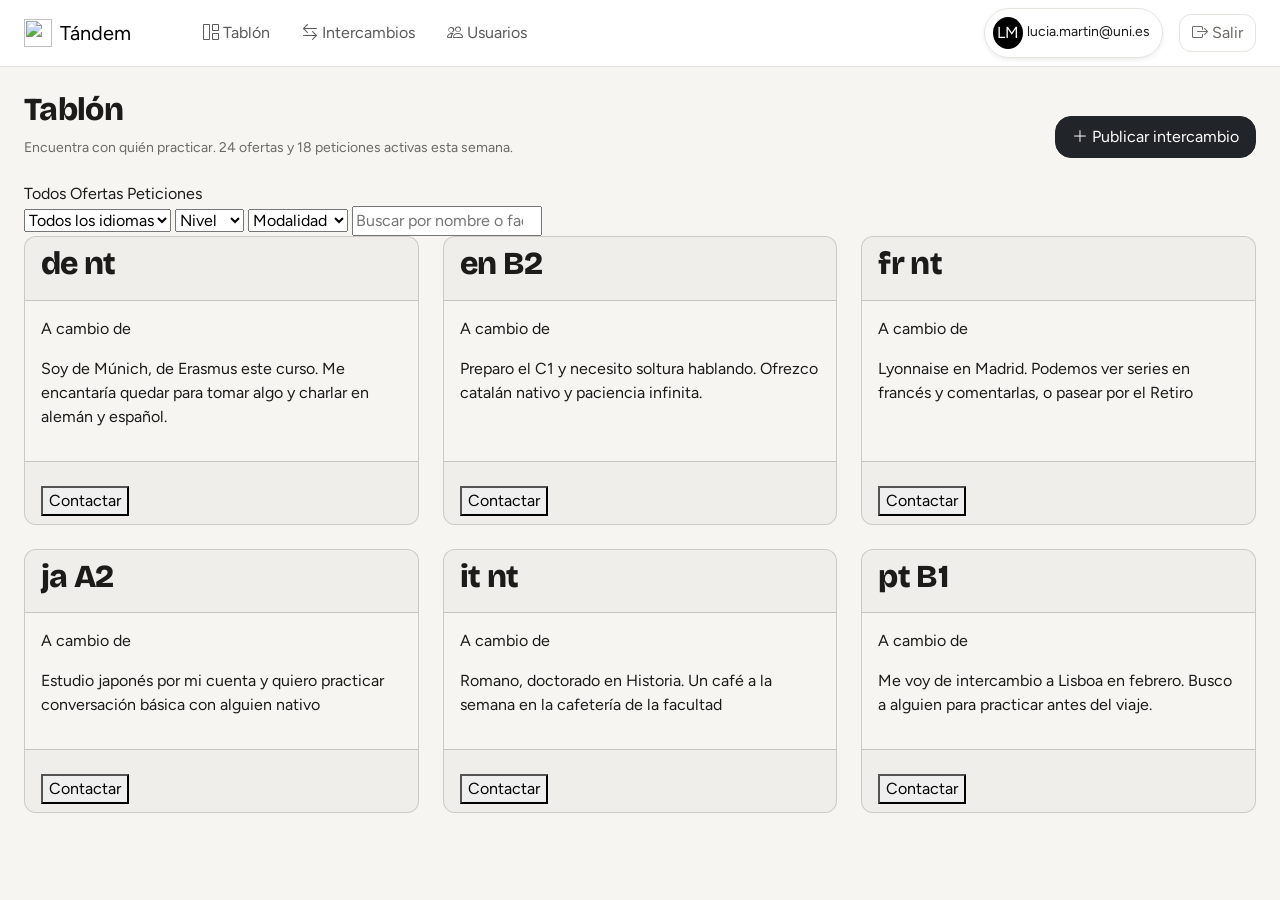
==== src/dashboard.html @ 96f9a8e8 "feat: dashboard -> bootstrap header del main completo" ====
<!DOCTYPE html>
<html lang="es">
<head>
	<meta charset="UTF-8">
	<meta name="viewport" content="width=device-width, initial-scale=1.0">
	<title>Tablón · Tándem</title>
	<link rel="preconnect" href="https://fonts.googleapis.com">
	<link rel="preconnect" href="https://fonts.gstatic.com" crossorigin>
	<link href="https://fonts.googleapis.com/css2?family=Bricolage+Grotesque:opsz,wght@12..96,600;12..96,800&family=Figtree:wght@400;500;600&display=swap" rel="stylesheet">
	<link href="https://cdn.jsdelivr.net/npm/bootstrap@5.3.7/dist/css/bootstrap.min.css" rel="stylesheet" integrity="sha384-LN+7fdVzj6u52u30Kp6M/trliBMCMKTyK833zpbD+pXdCLuTusPj697FH4R/5mcr" crossorigin="anonymous">
	<link href="https://cdn.jsdelivr.net/npm/bootstrap-icons@1.13.2/font/bootstrap-icons.min.css" rel="stylesheet">
	<link href="../css/base.css" rel="stylesheet">
	<link href="../css/dashboard.css" rel="stylesheet">
	<script type="module" src="../js/dashboard.js"></script>
</head>
<body>
	<header class="navbar navbar-expand-lg sticky-top bg-white border-bottom">
		<div class="container-fluid px-4">
			<a class="navbar-brand d-flex align-items-center  gap-2" href="dashboard.html">
				<img src="../media/logo.svg" alt="" width="28" height="28">
				Tándem
			</a>
			<button class="navbar-toggler" type="button"
					data-bs-toggle="collapse"
					data-bs-target="#mainMenu"
					aria-controls="mainMenu"
					aria-expanded="false"
					aria-label="Abrir menu">
				<span class="navbar-toggler-icon"></span>
			</button>
			<div id="mainMenu" class="collapse navbar-collapse">
				<nav class="ms-lg-5">
					<ul class="navbar-nav gap-lg-3">
						<li class="nav-item"><a class="nav-link" href="" aria-current="page">
							<i class="bi bi-grid-1x2" aria-hidden="true"></i>
								Tablón
							</a></li>
						<li class="nav-item"><a class="nav-link" href="">
							<i class="bi bi-arrow-left-right" aria-hidden="true"></i>
								Intercambios
							</a></li>
						<li class="nav-item"><a class="nav-link" href="">
							<i class="bi bi-people" aria-hidden="true"></i>
								Usuarios
							</a></li>
					</ul>
				</nav>
				<div class="d-flex ms-lg-auto align-items-center gap-lg-3">
					<span class="d-flex border rounded-5 shadow-sm p-2">
						<span class="p-1 bg-black text-white rounded-circle">LM</span>
						<span class="p-1 small">lucia.martin@uni.es</span>
					</span>
					<button class="btn btn-logout" type="button">
						<i class="bi bi-box-arrow-right" aria-hidden="true"></i>
							Salir
						</button>
				</div>
			</div>
		</div>
	</header>

	<main class="px-4 pt-4">
		<header class="d-lg-flex align-items-center justify-content-between mb-4">
			<div>
				<h1 class="fs-2 mb-2">Tablón</h1>
				<p class="text-body-secondary small mb-0">Encuentra con quién practicar. 24 ofertas y 18 peticiones activas esta semana.</p>
			</div>
			<button type="button" class="btn btn-dark py-2 px-3 mt-auto rounded-3 bi-plus-lg"> Publicar intercambio</button>
		</header>

		<search>
			<form>
				<fieldset class="type-filter">
					<legend class="visually-hidden">Tipo de intercambio</legend>

					<input type="radio" name="type" id="type-all" value="all" checked class="visually-hidden">
					<label for="type-all">Todos</label>

					<input type="radio" name="type" id="type-offer" value="offer" class="visually-hidden">
					<label for="type-offer">Ofertas</label>

					<input type="radio" name="type" id="type-request" value="request" class="visually-hidden">
					<label for="type-request">Peticiones</label>
				</fieldset>

				<label for="language-filter" class="visually-hidden">Idioma</label>
				<select id="language-filter" name="language">
					<option value="">Todos los idiomas</option>
				</select>

				<label for="level-filter" class="visually-hidden">Nivel</label>
				<select id="level-filter" name="level">
					<option value="">Nivel</option>
				</select>

				<label for="modality-filter" class="visually-hidden">Modalidad</label>
				<select id="modality-filter" name="modality">
					<option value="">Modalidad</option>
				</select>

				<label for="search-filter" class="visually-hidden">Buscar</label>
				<input type="search" id="search-filter" name="q" placeholder="Buscar por nombre o facultad">
			</form>
		</search>

		<ul id="card-list" class="row g-4 list-unstyled">
			<!-- Tarjetas renderizadas por JS -->
		</ul>

		<template id="card-template">
			<li class="col-12 col-md-6 col-lg-4">
				<article class="card h-100">
					<header class="card-header">
						<span class="badge" data-field="type"></span>
						<time data-field="date"></time>
						<h2>
							<span data-field="language"></span>
							<span data-field="level"></span>
						</h2>
					</header>

					<div class="card-body">
						<p>A cambio de <strong data-field="exchange"></strong></p>
						<p data-field="description"></p>
						<p>
							<span data-field="modality"></span>
							<span data-field="availability"></span>
						</p>
					</div>

					<footer class="card-footer">
						<span data-field="initials"></span>
						<p data-field="user-name"></p>
						<p data-field="faculty"></p>
						<button type="button">Contactar</button>
					</footer>
				</article>
			</li>
		</template>
	</main>

	<script src="https://cdn.jsdelivr.net/npm/bootstrap@5.3.7/dist/js/bootstrap.bundle.min.js" integrity="sha384-ndDqU0Gzau9qJ1lfW4pNLlhNTkCfHzAVBReH9diLvGRem5+R9g2FzA8ZGN954O5Q" crossorigin="anonymous"></script>
</body>
</html>
---- css/base.css ----
:root {
	--color-offer: #00876d;
	--color-offer-bg: #d7f7ed;
	--color-offer-text: #005745;

	--color-request: #6959ae;
	--color-request-bg: #eae8ff;
	--color-request-text: #43337c;

	--color-danger: #c92f33;
	--color-danger-bg: #ffe7e4;

	/* Neutros */
	--color-ink: #1c1b19;
	--color-muted: #6b6a66;
	--color-border: #e6e4df;
	--color-surface: #ffffff;
	--color-page: #f6f5f1;

	/* Tipografía */
	--font-heading: "Bricolage Grotesque", system-ui, sans-serif;
	--font-body: "Figtree", system-ui, sans-serif;

	/* Formas y sombras */
	--radius-sm: 0.5rem;
	--radius: 0.75rem;
	--radius-lg: 1rem;
	--radius-pill: 999px;
	--shadow-sm: 0 1px 2px rgb(0 0 0 / 0.05);
	--shadow: 0 4px 16px rgb(0 0 0 / 0.08);

	/* Animaciones */
	--transition: 150ms ease;

	/* Bootstrap variables */
	--bs-body-font-family: var(--font-body);
	--bs-body-color: var(--color-ink);
	--bs-body-bg: var(--color-page);
	--bs-secondary-color: var(--color-muted);
	--bs-border-color: var(--color-border);
	--bs-border-radius: var(--radius);
	--bs-border-radius-sm: var(--radius-sm);
	--bs-border-radius-lg: var(--radius-lg);
	--bs-danger: var(--color-danger);
}

h1,
h2,
h3,
h4,
h5,
h6 {
	font-family: var(--font-heading);
	font-weight: 800;
	letter-spacing: -0.02em;
}
---- css/dashboard.css ----
.btn-logout {
	--bs-btn-color: var(--color-muted);
	--bs-btn-border-color: var(--color-border);
	--bs-btn-hover-color: var(--color-danger);
	--bs-btn-hover-bg: var(--color-danger-bg);
	--bs-btn-hover-border-color: var(--color-danger);
	--bs-btn-active-color: var(--color-danger);
	--bs-btn-active-bg: var(--color-danger-bg);
	--bs-btn-active-border-color: var(--color-danger);
}
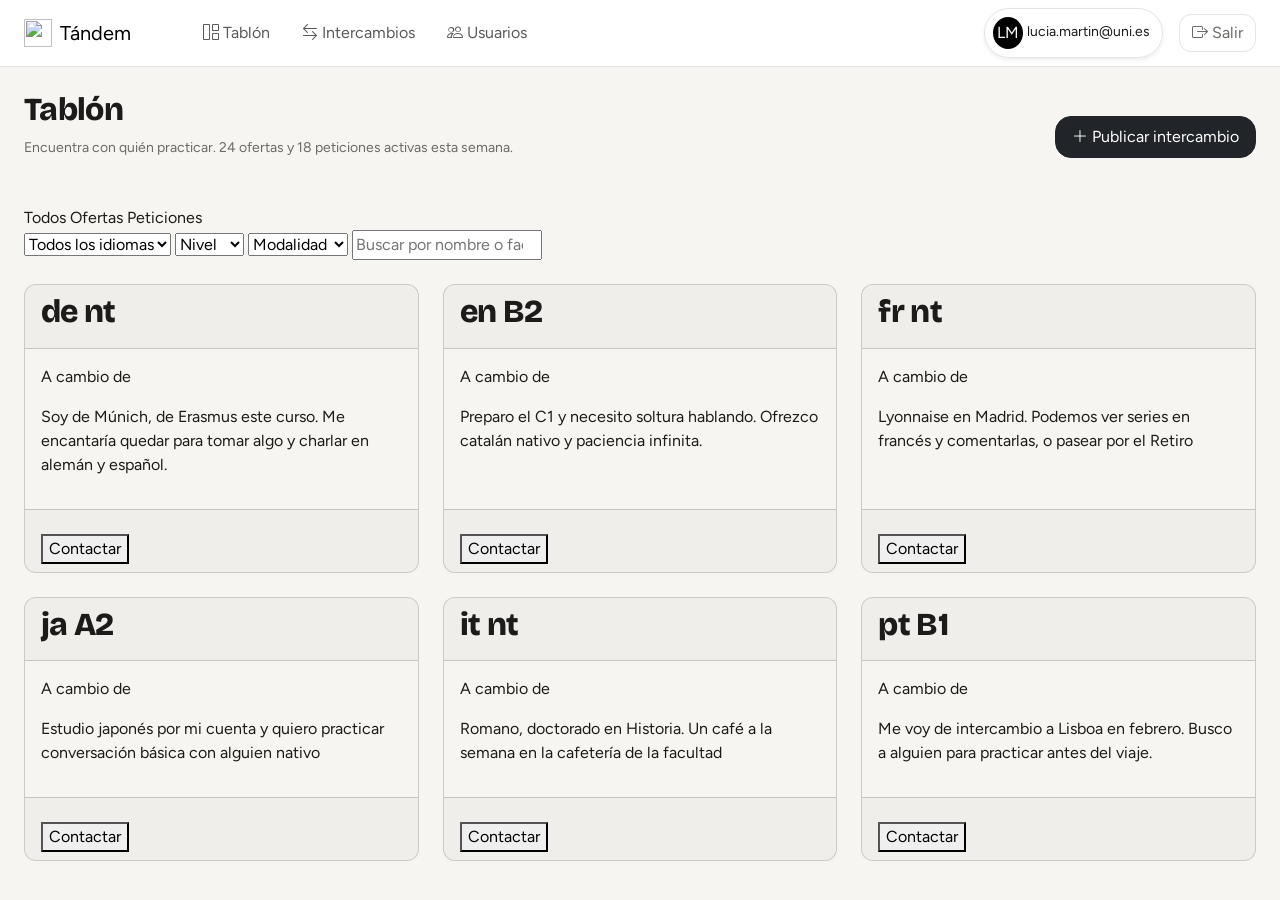
==== commit 3d1aa84b: "fix: nombre de base.css con typo" ====
--- a/src/dashboard.html
+++ b/src/dashboard.html
@@ -69,7 +69,7 @@
 			<button type="button" class="btn btn-dark py-2 px-3 mt-auto rounded-3 bi-plus-lg"> Publicar intercambio</button>
 		</header>
 
-		<search>
+		<search class="py-4 d-lg-flex">
 			<form>
 				<fieldset class="type-filter">
 					<legend class="visually-hidden">Tipo de intercambio</legend>
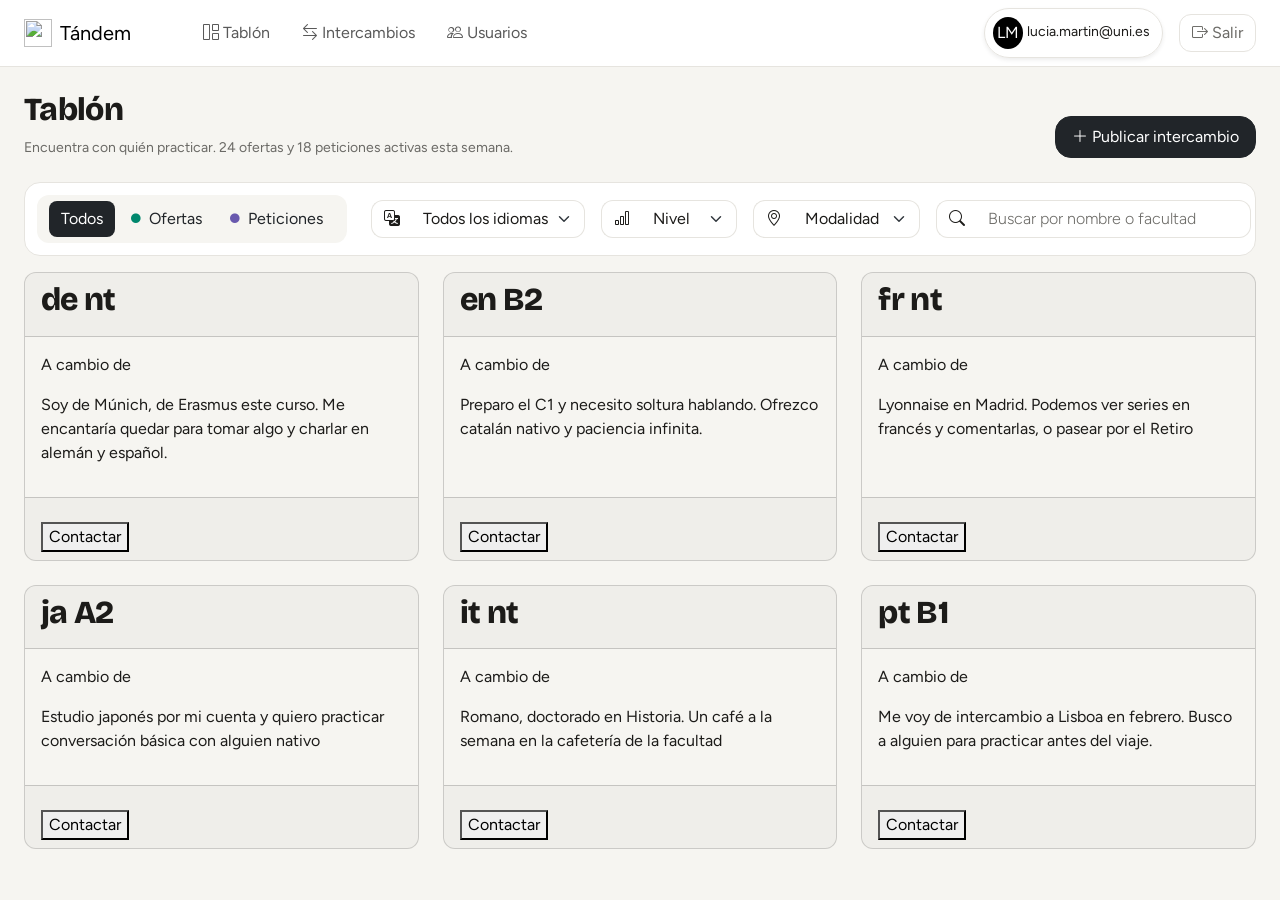
==== commit 88f718be: "feat: dashboard -> bootstrap barra de filtrado completo" ====
--- a/src/dashboard.html
+++ b/src/dashboard.html
@@ -69,38 +69,58 @@
 			<button type="button" class="btn btn-dark py-2 px-3 mt-auto rounded-3 bi-plus-lg"> Publicar intercambio</button>
 		</header>
 
-		<search class="py-4 d-lg-flex">
-			<form>
-				<fieldset class="type-filter">
+		<search class="p-1 my-3  border rounded-3 bg-white">
+			<form class="d-lg-flex align-items-center gap-lg-3 ">
+				<fieldset class="type-filter p-2" role="group">
 					<legend class="visually-hidden">Tipo de intercambio</legend>
+					<div class="btn bg-body border-0">
+						<input type="radio" name="type" id="type-all" value="all" checked class="btn-check">
+						<label for="type-all" class="btn btn-outline-dark rounded-1 border-0">Todos</label>
 
-					<input type="radio" name="type" id="type-all" value="all" checked class="visually-hidden">
-					<label for="type-all">Todos</label>
+						<input type="radio" name="type" id="type-offer" value="offer" class="btn-check">
+						<label for="type-offer" class="btn btn-outline-dark rounded-1 b border-0 d-inline-flex align-items-center gap-2">
+								<i class="bi bi-circle-fill dot-offer"></i>Ofertas
+						</label>
 
-					<input type="radio" name="type" id="type-offer" value="offer" class="visually-hidden">
-					<label for="type-offer">Ofertas</label>
+						<input type="radio" name="type" id="type-request" value="request" class="btn-check">
+						<label for="type-request" class="btn btn-outline-dark rounded-1 b border-0 d-inline-flex align-items-center gap-2">
+								<i class="bi bi-circle-fill dot-request"></i>Peticiones
+						</label>
 
-					<input type="radio" name="type" id="type-request" value="request" class="visually-hidden">
-					<label for="type-request">Peticiones</label>
+				</div>
+
 				</fieldset>
 
 				<label for="language-filter" class="visually-hidden">Idioma</label>
-				<select id="language-filter" name="language">
-					<option value="">Todos los idiomas</option>
-				</select>
+					<div class="input-group flex-nowrap w-auto">
+						<span class="input-group-text bg-white border-end-0"><i class="bi bi-translate" aria-hidden="true"></i></span>
+						<select id="language-filter" name="language" class="form-select w-auto bg-white border-start-0">
+							<option value="">Todos los idiomas</option>
+						</select>
+					</div>
 
 				<label for="level-filter" class="visually-hidden">Nivel</label>
-				<select id="level-filter" name="level">
-					<option value="">Nivel</option>
-				</select>
+					<div class="input-group flex-nowrap w-auto">
+						<span class="input-group-text bg-white border-end-0"><i class="bi bi-bar-chart" aria-hidden="true"></i></span>
+						<select id="level-filter" name="level" class="form-select  w-auto bg-white bi-bar-chart border-start-0">
+							<option value="">Nivel</option>
+						</select>
+					</div>
 
 				<label for="modality-filter" class="visually-hidden">Modalidad</label>
-				<select id="modality-filter" name="modality">
-					<option value="">Modalidad</option>
-				</select>
+					<div class="input-group flex-nowrap w-auto">
+						<span class="input-group-text bg-white border-end-0"><i class="bi bi-geo-alt" aria-hidden="true"></i></span>
+						<select id="modality-filter" name="modality" class="form-select w-auto bg-white border-start-0">
+							<option value="">Modalidad</option>
+						</select>
+					</div>
 
 				<label for="search-filter" class="visually-hidden">Buscar</label>
-				<input type="search" id="search-filter" name="q" placeholder="Buscar por nombre o facultad">
+				<div class="input-group flex-nowrap flex-grow-1 w-auto">
+					<span class="input-group-text border-end-0 bg-white"><i aria-hidden="true" class="bi bi-search"></i></span>
+					<input type="search" id="search-filter" name="q" placeholder="Buscar por nombre o facultad" class="form-control border-start-0 bg-white">
+				</div>
+
 			</form>
 		</search>
 
--- a/css/base.css
+++ b/css/base.css
@@ -16,7 +16,7 @@
 	--color-border: #e6e4df;
 	--color-surface: #ffffff;
 	--color-page: #f6f5f1;
-
+	--color-subtl: #f1efea;
 	/* Tipografía */
 	--font-heading: "Bricolage Grotesque", system-ui, sans-serif;
 	--font-body: "Figtree", system-ui, sans-serif;
@@ -36,6 +36,7 @@
 	--bs-body-font-family: var(--font-body);
 	--bs-body-color: var(--color-ink);
 	--bs-body-bg: var(--color-page);
+	--bs-body-bg-rgb: 246, 245, 241;
 	--bs-secondary-color: var(--color-muted);
 	--bs-border-color: var(--color-border);
 	--bs-border-radius: var(--radius);
--- a/css/dashboard.css
+++ b/css/dashboard.css
@@ -8,3 +8,19 @@
 	--bs-btn-active-bg: var(--color-danger-bg);
 	--bs-btn-active-border-color: var(--color-danger);
 }
+
+.dot-offer {
+	color: var(--color-offer);
+	font-size: 0.6em;
+}
+
+
+.dot-request {
+	color: var(--color-request);
+	font-size: 0.6em;
+}
+
+#search-filter::placeholder {
+	color: var(--color-muted);
+	font-weight: 300;
+}
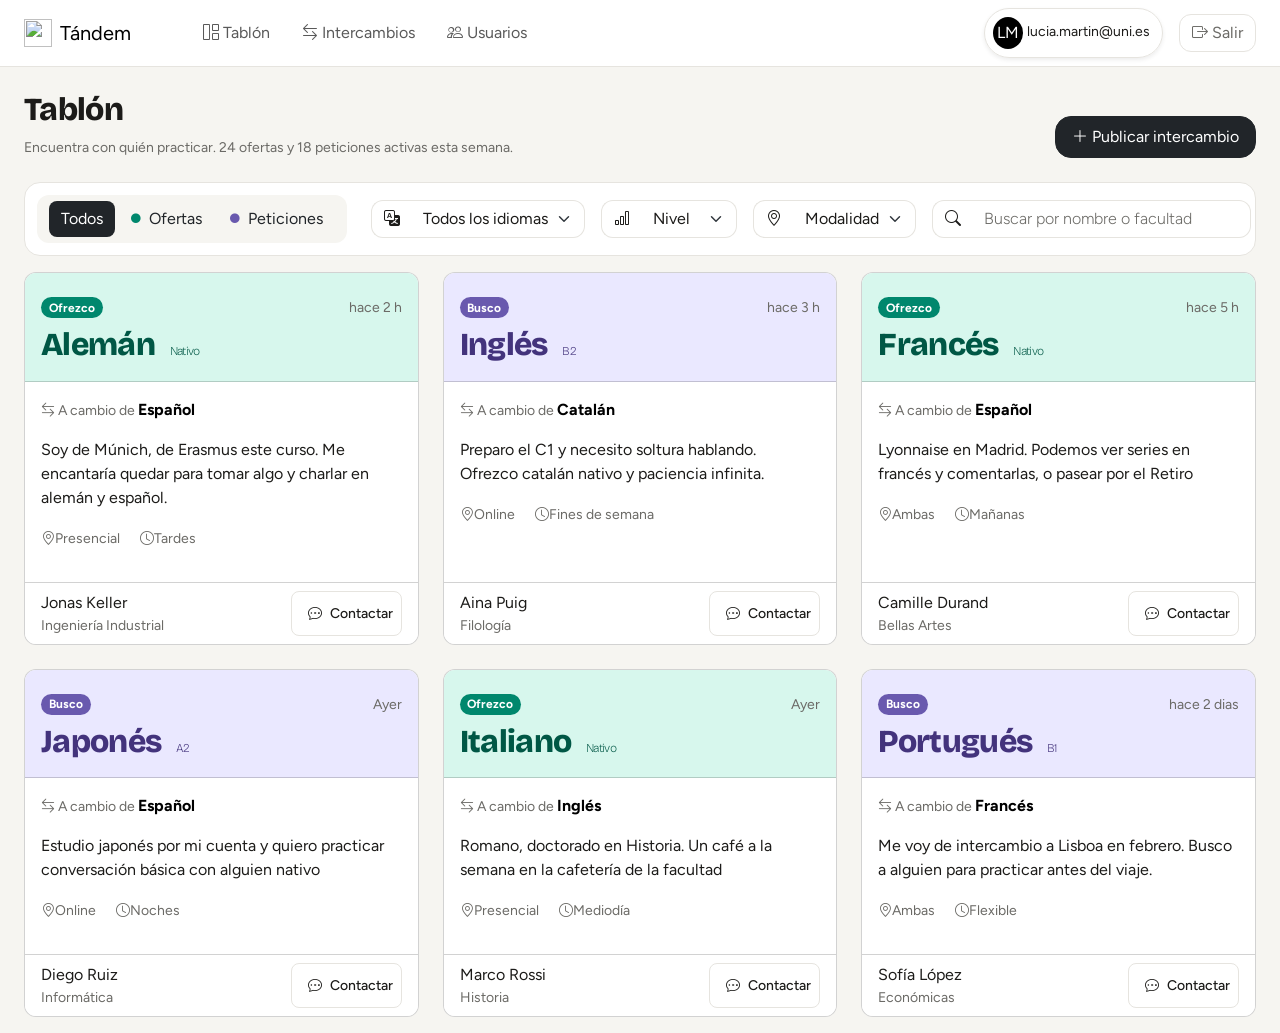
==== commit d032bf63: "feat: dashboard -> bootstrap card completo" ====
--- a/src/dashboard.html
+++ b/src/dashboard.html
@@ -130,30 +130,35 @@
 
 		<template id="card-template">
 			<li class="col-12 col-md-6 col-lg-4">
-				<article class="card h-100">
+				<article class="card h-100 bg-white">
 					<header class="card-header">
-						<span class="badge" data-field="type"></span>
-						<time data-field="date"></time>
-						<h2>
+						<div class="d-flex justify-content-between mt-3">
+							<span class="badge" data-field="type"></span>
+							<time data-field="date" class="text-body-secondary small"></time>
+						</div>
+						<h2 class="mt-2">
 							<span data-field="language"></span>
-							<span data-field="level"></span>
+							<span data-field="level" class="ms-2"></span>
 						</h2>
 					</header>
 
 					<div class="card-body">
-						<p>A cambio de <strong data-field="exchange"></strong></p>
-						<p data-field="description"></p>
+						<p class="text-body-secondary small mb-0 pb-3 bi bi-arrow-left-right"> A cambio de <strong data-field="exchange" class="fw-bold fs-6 text-black"></strong></p>
+						<p data-field="description" class="me-1"></p>
 						<p>
-							<span data-field="modality"></span>
-							<span data-field="availability"></span>
+							<span data-field="modality" class="bi bi-geo-alt pe-3 text-body-secondary small"></span>
+							<span data-field="availability" class="bi bi-clock text-body-secondary small"></span>
 						</p>
 					</div>
 
-					<footer class="card-footer">
-						<span data-field="initials"></span>
-						<p data-field="user-name"></p>
-						<p data-field="faculty"></p>
-						<button type="button">Contactar</button>
+					<footer class="card-footer d-flex justify-content-between bg-white">
+						<div>
+							<span data-field="initials"></span>
+							<p data-field="user-name" class="mb-0"></p>
+							<p data-field="faculty" class="mb-0 text-body-secondary small"></p>
+						</div>
+						<button type="button" class="btn btn-contact btn-sm"
+								 style="--bs-btn-padding-y: .5rem; --bs-btn-padding-x: .5rem;"><i class="bi bi-chat-dots mx-2"></i>Contactar</button>
 					</footer>
 				</article>
 			</li>
--- a/css/dashboard.css
+++ b/css/dashboard.css
@@ -9,10 +9,25 @@
 	--bs-btn-active-border-color: var(--color-danger);
 }
 
+.btn-contact {
+	--bs-btn-color: var(--color-ink);
+	--bs-btn-bg: white;
+	--bs-btn-border-color: var(--color-border);
+	--bs-btn-hover-color: var(--color-ink);
+	--bs-btn-hover-bg: var(--color-surface);
+	--bs-btn-hover-border-color: var(--color-muted);
+	--bs-btn-active-color: var(--color-ink);
+	--bs-btn-active-bg: var(--color-border);
+	--bs-btn-active-border-color: var(--color-muted);
+	--bs-btn-padding-x: 0.875rem;
+	--bs-btn-font-weight: 500;
+}
+
 .dot-offer {
 	color: var(--color-offer);
 	font-size: 0.6em;
 }
+
 
 
 .dot-request {
@@ -24,3 +39,35 @@
 	color: var(--color-muted);
 	font-weight: 300;
 }
+
+[data-field="level"] {
+	font-size: 0.75rem;
+	font-weight: 200;
+
+}
+
+.offer {
+	--type-main: var(--color-offer);
+	--type-bg: var(--color-offer-bg);
+	--type-text: var(--color-offer-text);
+}
+
+.request {
+	--type-main: var(--color-request);
+	--type-bg: var(--color-request-bg);
+	--type-text: var(--color-request-text);
+}
+
+.card .badge {
+	background-color: var(--type-main);
+}
+
+.card .card-header {
+	background-color: var(--type-bg);
+	color: var(--type-text)
+}
+
+.btn-contact {
+	--bs-btn-hover-border-color: var(--type-text);
+	--bs-btn-hover-bg: var(--type-bg)
+}
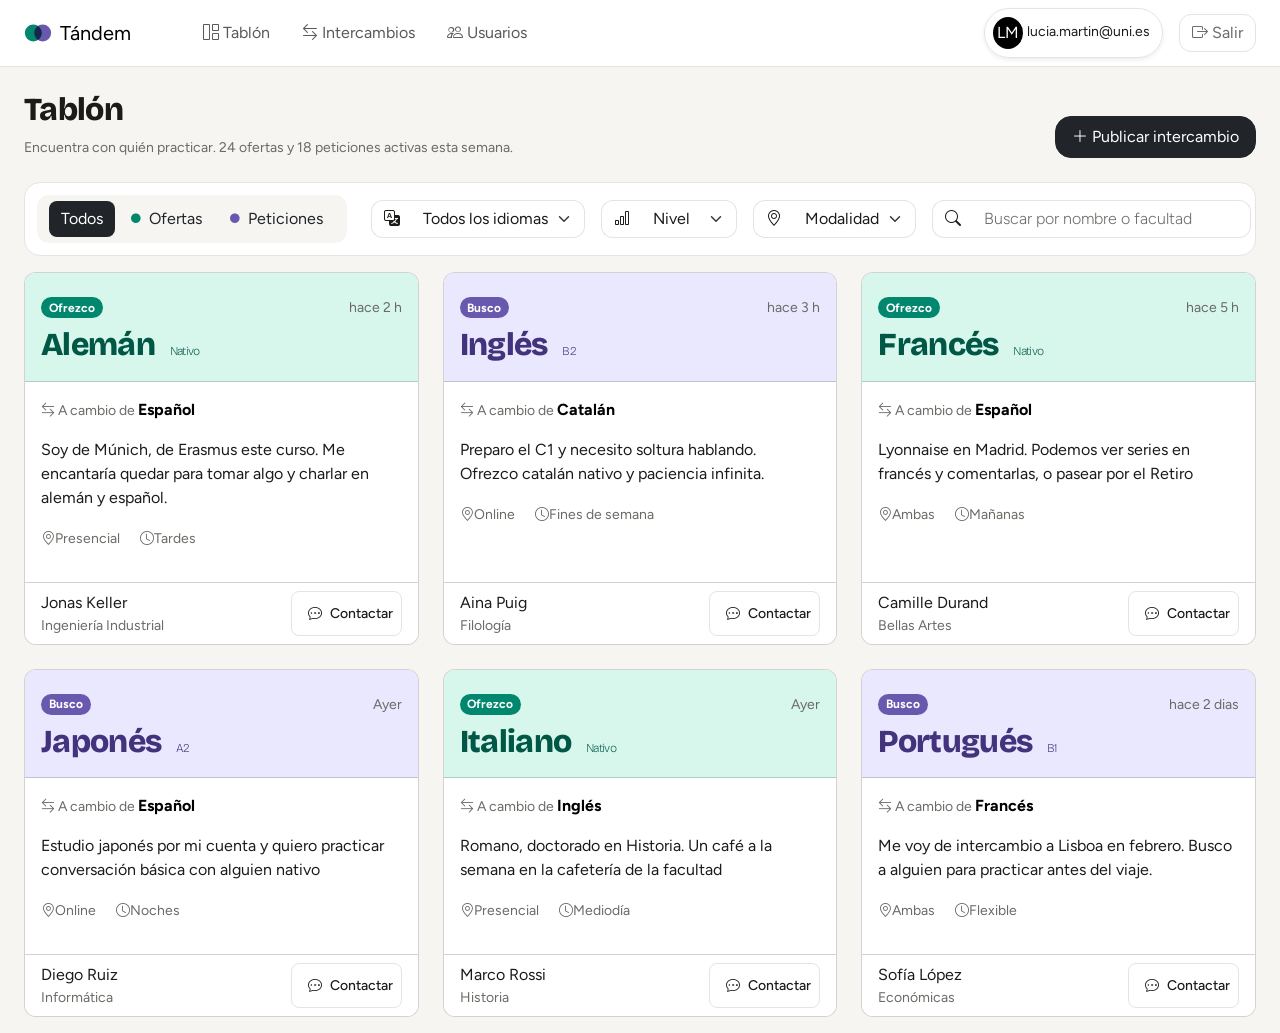
==== commit 2a83cab4: "feat: configuracion botones dashboard.html" ====
--- a/src/dashboard.html
+++ b/src/dashboard.html
@@ -32,7 +32,7 @@
 			<div id="mainMenu" class="collapse navbar-collapse">
 				<nav class="ms-lg-5">
 					<ul class="navbar-nav gap-lg-3">
-						<li class="nav-item"><a class="nav-link" href="" aria-current="page">
+						<li class="nav-item"><a class="nav-link" href="./dashboard.html" aria-current="page">
 							<i class="bi bi-grid-1x2" aria-hidden="true"></i>
 								Tablón
 							</a></li>
@@ -40,7 +40,7 @@
 							<i class="bi bi-arrow-left-right" aria-hidden="true"></i>
 								Intercambios
 							</a></li>
-						<li class="nav-item"><a class="nav-link" href="">
+						<li class="nav-item"><a class="nav-link" href="./usuarios.html">
 							<i class="bi bi-people" aria-hidden="true"></i>
 								Usuarios
 							</a></li>
@@ -51,10 +51,12 @@
 						<span class="p-1 bg-black text-white rounded-circle">LM</span>
 						<span class="p-1 small">lucia.martin@uni.es</span>
 					</span>
-					<button class="btn btn-logout" type="button">
-						<i class="bi bi-box-arrow-right" aria-hidden="true"></i>
-							Salir
+					<a href="./login.html">
+						<button class="btn btn-logout" type="button">
+							<i class="bi bi-box-arrow-right" aria-hidden="true"></i>
+								Salir
 						</button>
+					</a>
 				</div>
 			</div>
 		</div>
--- a/css/base.css
+++ b/css/base.css
@@ -9,6 +9,7 @@
 
 	--color-danger: #c92f33;
 	--color-danger-bg: #ffe7e4;
+	--color-fondo-marca: #1e1d1c;
 
 	/* Neutros */
 	--color-ink: #1c1b19;
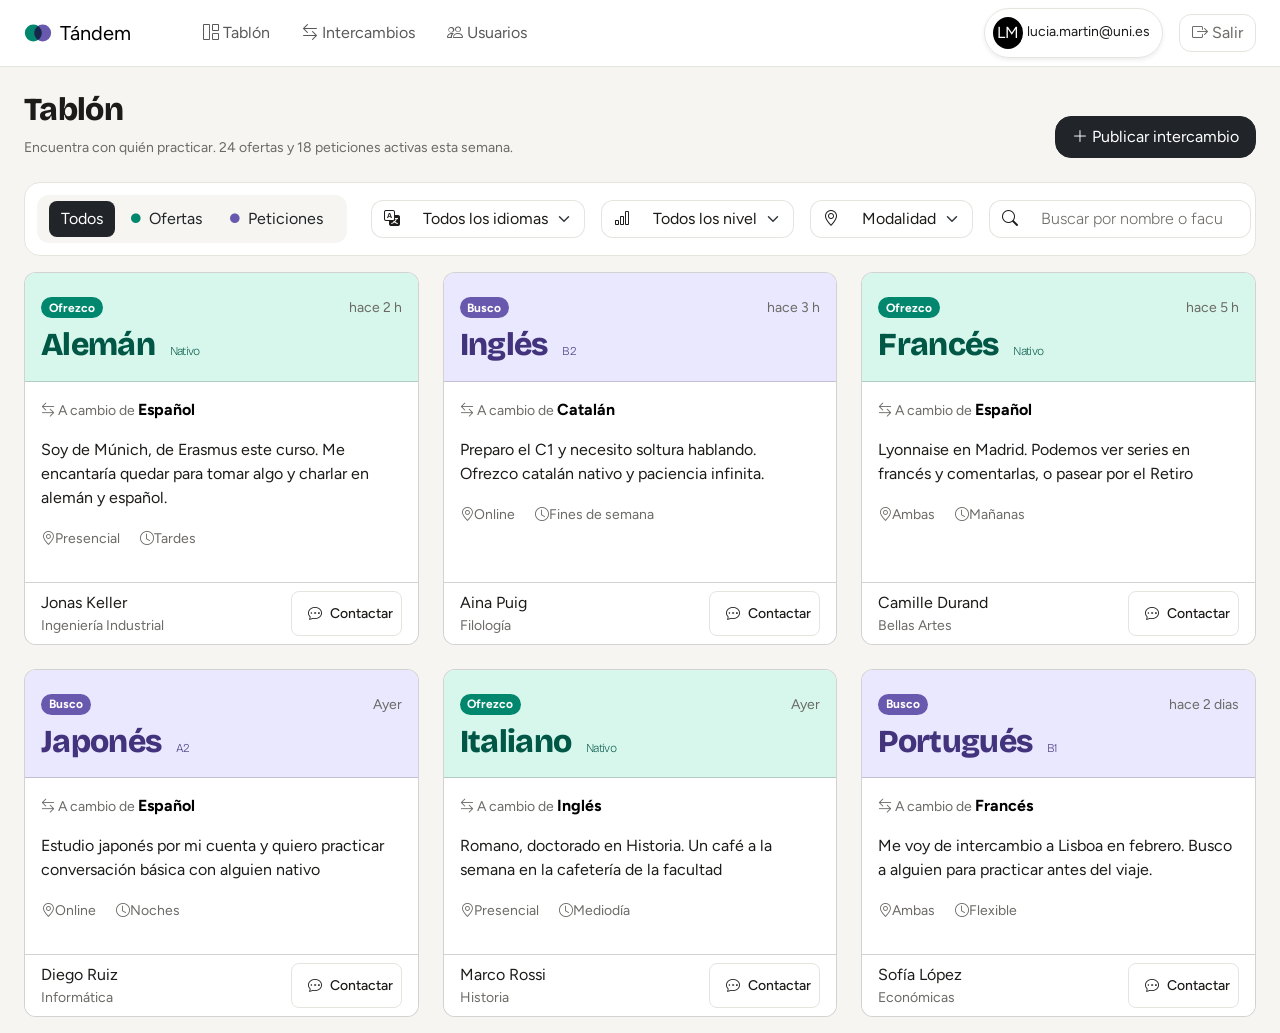
==== commit a02d0c10: "feat: los filtros de dashboard.html funcionan correctamente" ====
--- a/src/dashboard.html
+++ b/src/dashboard.html
@@ -36,7 +36,7 @@
 							<i class="bi bi-grid-1x2" aria-hidden="true"></i>
 								Tablón
 							</a></li>
-						<li class="nav-item"><a class="nav-link" href="">
+						<li class="nav-item"><a class="nav-link" href="./intercambios.html">
 							<i class="bi bi-arrow-left-right" aria-hidden="true"></i>
 								Intercambios
 							</a></li>
@@ -72,7 +72,7 @@
 		</header>
 
 		<search class="p-1 my-3  border rounded-3 bg-white">
-			<form class="d-lg-flex align-items-center gap-lg-3 ">
+			<form class="d-lg-flex align-items-center gap-lg-3" id="form-filter">
 				<fieldset class="type-filter p-2" role="group">
 					<legend class="visually-hidden">Tipo de intercambio</legend>
 					<div class="btn bg-body border-0">
@@ -97,7 +97,7 @@
 					<div class="input-group flex-nowrap w-auto">
 						<span class="input-group-text bg-white border-end-0"><i class="bi bi-translate" aria-hidden="true"></i></span>
 						<select id="language-filter" name="language" class="form-select w-auto bg-white border-start-0">
-							<option value="">Todos los idiomas</option>
+							<option value="all">Todos los idiomas</option>
 						</select>
 					</div>
 
@@ -105,7 +105,7 @@
 					<div class="input-group flex-nowrap w-auto">
 						<span class="input-group-text bg-white border-end-0"><i class="bi bi-bar-chart" aria-hidden="true"></i></span>
 						<select id="level-filter" name="level" class="form-select  w-auto bg-white bi-bar-chart border-start-0">
-							<option value="">Nivel</option>
+							<option value="all">Todos los nivel</option>
 						</select>
 					</div>
 
@@ -113,7 +113,7 @@
 					<div class="input-group flex-nowrap w-auto">
 						<span class="input-group-text bg-white border-end-0"><i class="bi bi-geo-alt" aria-hidden="true"></i></span>
 						<select id="modality-filter" name="modality" class="form-select w-auto bg-white border-start-0">
-							<option value="">Modalidad</option>
+							<option value="all">Modalidad</option>
 						</select>
 					</div>
 
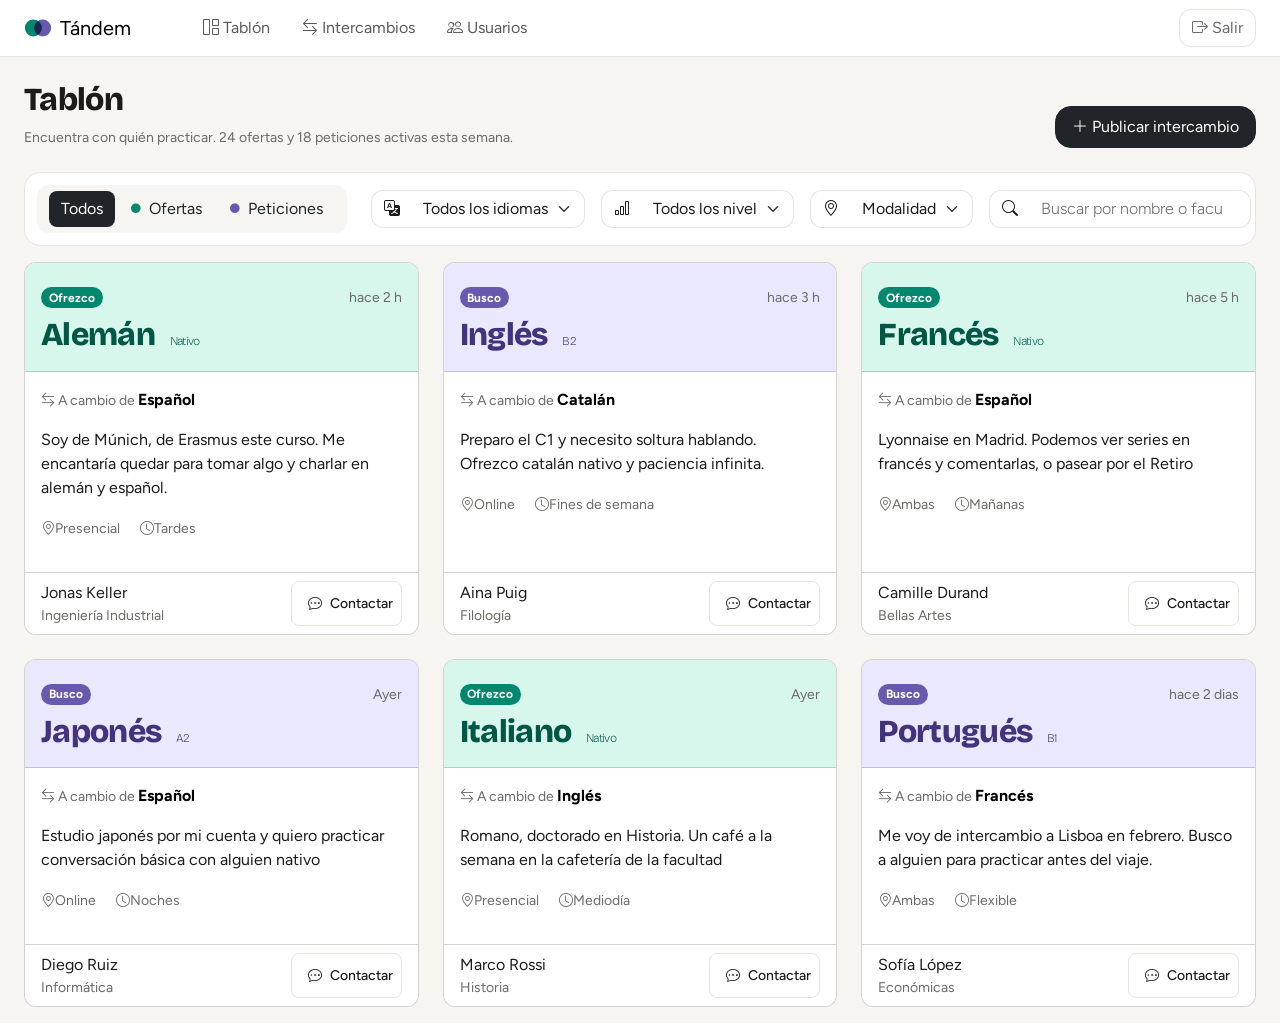
==== commit 30b1050c: "feat: mail en header dinamico" ====
--- a/src/dashboard.html
+++ b/src/dashboard.html
@@ -47,17 +47,15 @@
 					</ul>
 				</nav>
 				<div class="d-flex ms-lg-auto align-items-center gap-lg-3">
-					<span class="d-flex border rounded-5 shadow-sm p-2">
-						<span class="p-1 bg-black text-white rounded-circle">LM</span>
-						<span class="p-1 small">lucia.martin@uni.es</span>
+					<span id="user-chip" class="d-none d-flex border rounded-5 shadow-sm p-2">
+						<span id="user-initials" class="p-1 bg-black text-white rounded-circle"></span>
+						<span id="user-email" class="p-1 small"></span>
 					</span>
-					<a href="./login.html">
-						<button class="btn btn-logout" type="button">
-							<i class="bi bi-box-arrow-right" aria-hidden="true"></i>
-								Salir
-						</button>
+					<a href="./login.html" class="btn btn-logout">
+					<i class="bi bi-box-arrow-right" aria-hidden="true"></i>
+						Salir
 					</a>
-				</div>
+				</div>	
 			</div>
 		</div>
 	</header>
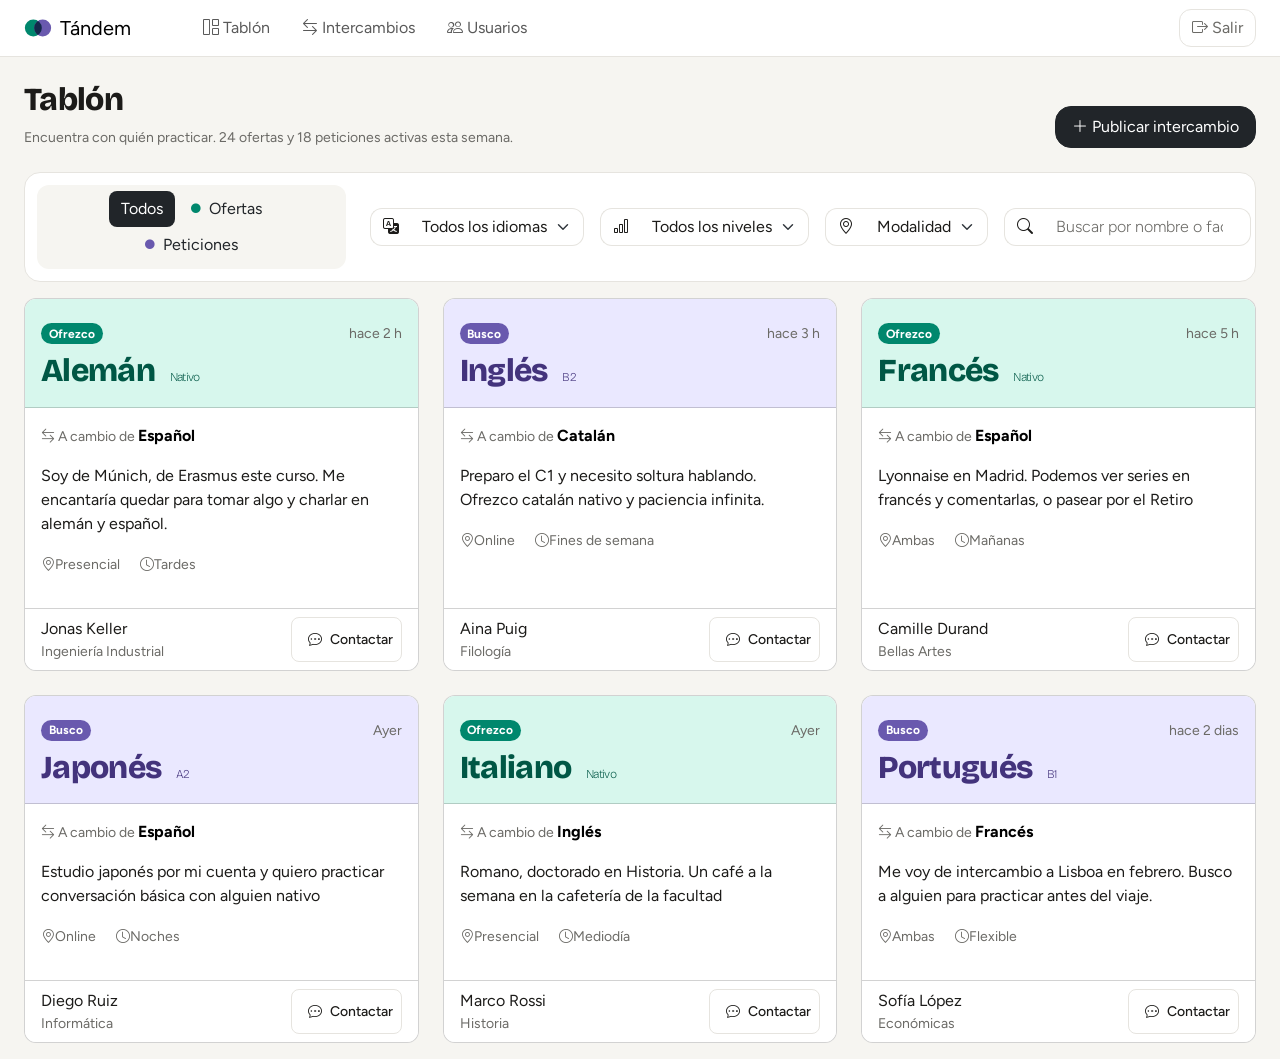
==== commit 39ee975f: "fix: funcion renderTable() se comia una columa" ====
--- a/src/dashboard.html
+++ b/src/dashboard.html
@@ -103,7 +103,7 @@
 					<div class="input-group flex-nowrap w-auto">
 						<span class="input-group-text bg-white border-end-0"><i class="bi bi-bar-chart" aria-hidden="true"></i></span>
 						<select id="level-filter" name="level" class="form-select  w-auto bg-white bi-bar-chart border-start-0">
-							<option value="all">Todos los nivel</option>
+							<option value="all">Todos los niveles</option>
 						</select>
 					</div>
 
